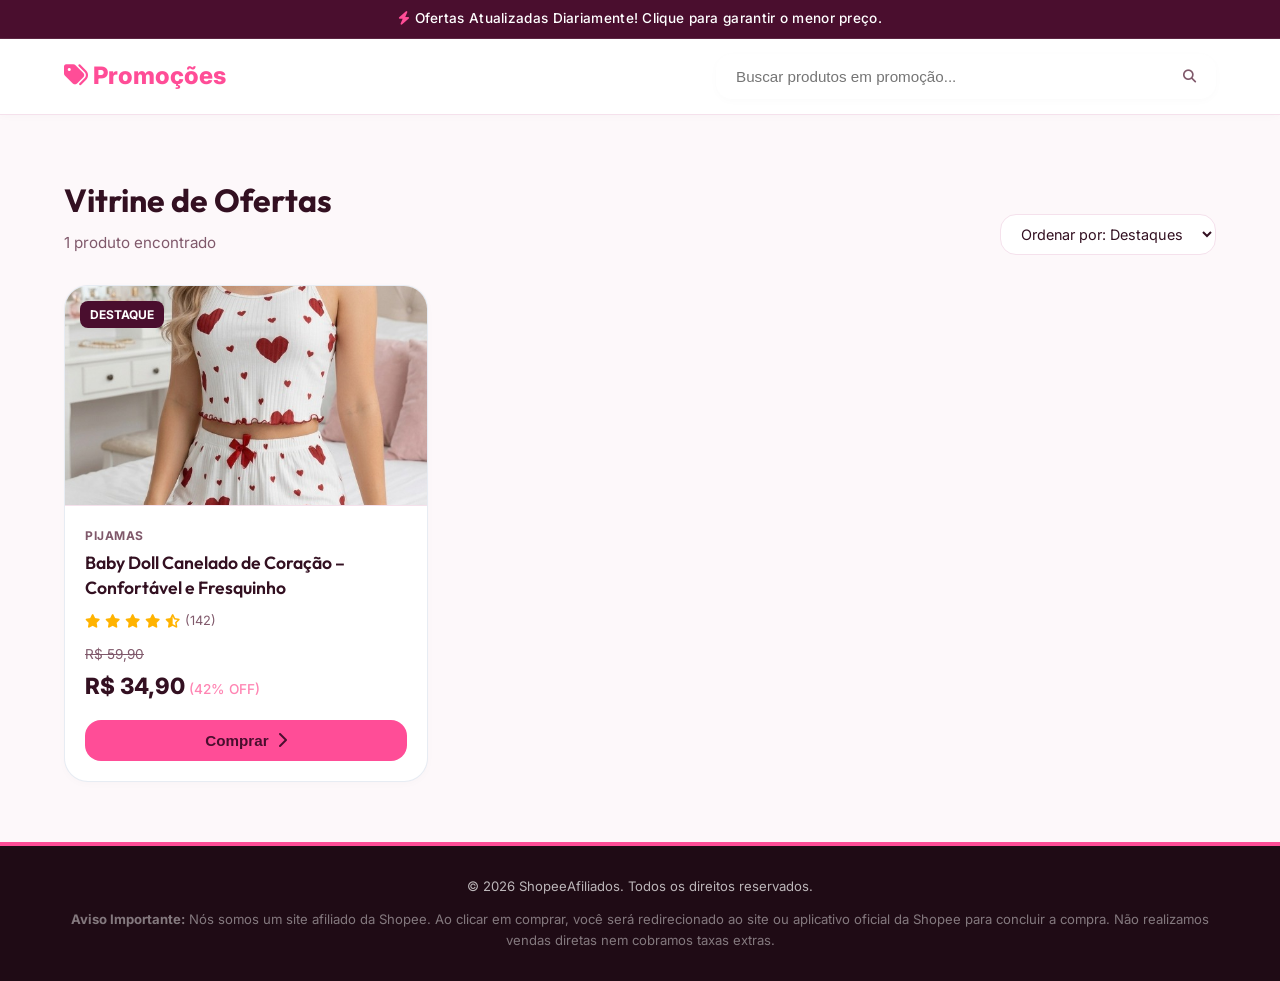
==== index.html @ 96b82ce1 "Update store for Shopee affiliate and single Baby Doll product" ====
<!DOCTYPE html>
<html lang="pt-BR">
<head>
    <meta charset="UTF-8">
    <meta name="viewport" content="width=device-width, initial-scale=1.0">
    <title>Ofertas Especiais - Achados do Mercado Livre</title>
    <meta name="description" content="Encontre os melhores produtos em promoção no Mercado Livre. Curadoria exclusiva com descontos imperdíveis e frete grátis!">
    <!-- Google Fonts: Outfit e Inter -->
    <link rel="preconnect" href="https://fonts.googleapis.com">
    <link rel="preconnect" href="https://fonts.gstatic.com" crossorigin>
    <link href="https://fonts.googleapis.com/css2?family=Inter:wght@300;400;500;600;700&family=Outfit:wght@400;500;600;700;800&display=swap" rel="stylesheet">
    <!-- FontAwesome for Premium Icons -->
    <link rel="stylesheet" href="https://cdnjs.cloudflare.com/ajax/libs/font-awesome/6.4.0/css/all.min.css">
    <link rel="stylesheet" href="style.css?v=1.0.9">
</head>
<body>
    <!-- Top Alert Bar -->
    <div class="top-bar">
        <p><i class="fa-solid fa-bolt"></i> Ofertas Atualizadas Diariamente! Clique para garantir o menor preço.</p>
    </div>

    <!-- Header Navigation -->
    <header class="header">
        <div class="header-container">
            <a href="#" class="logo" id="store-logo">
                <span class="logo-accent"><i class="fa-solid fa-tags"></i> Promoções</span>
            </a>
            
            <div class="search-box">
                <input type="text" id="search-input" placeholder="Buscar produtos em promoção..." autocomplete="off">
                <button type="button" id="search-button" aria-label="Buscar"><i class="fa-solid fa-magnifying-glass"></i></button>
            </div>
        </div>
    </header>





    <!-- Main Catalog Section -->
    <main class="catalog-section" id="catalogo">
        <div class="catalog-header">
            <div class="catalog-title">
                <h2>Vitrine de Ofertas</h2>
                <p id="results-count">Carregando ofertas...</p>
            </div>
            <!-- Quick filters sorting -->
            <div class="catalog-filters">
                <select id="sort-select" aria-label="Ordenar produtos">
                    <option value="default">Ordenar por: Destaques</option>
                    <option value="price-asc">Menor Preço</option>
                    <option value="price-desc">Maior Preço</option>
                    <option value="discount">Maior Desconto</option>
                </select>
            </div>
        </div>

        <!-- Product Grid -->
        <div class="product-grid" id="product-grid">
            <!-- Dynamically populated via JS -->
            <div class="loading-spinner">
                <i class="fa-solid fa-circle-notch fa-spin"></i> Buscando ofertas...
            </div>
        </div>
        
        <!-- Empty State (No results) -->
        <div class="empty-state" id="empty-state" style="display: none;">
            <i class="fa-solid fa-box-open"></i>
            <h3>Nenhum produto encontrado</h3>
            <p>Tente buscar por outro termo ou mude a categoria selecionada.</p>
            <button class="btn btn-primary" id="clear-search">Ver todos os produtos</button>
        </div>
    </main>

    <!-- Footer -->
    <footer class="footer">
        <div class="footer-bottom">
            <p>&copy; 2026 ShopeeAfiliados. Todos os direitos reservados.</p>
            <p class="disclaimer"><strong>Aviso Importante:</strong> Nós somos um site afiliado da Shopee. Ao clicar em comprar, você será redirecionado ao site ou aplicativo oficial da Shopee para concluir a compra. Não realizamos vendas diretas nem cobramos taxas extras.</p>
        </div>
    </footer>

    <!-- Script file -->
    <script src="catalog.js?v=1.0.9" defer></script>
    <script src="app.js?v=1.0.9" defer></script>
</body>
</html>
---- style.css ----
/* ==========================================
   SISTEMA DE DESIGN & VARIÁVEIS (PREMIUM)
   ========================================== */
:root {
    /* Cores do Branding (Paleta Pink & White Premium) */
    --color-primary: #FF4D97;        /* Rosa vibrante principal */
    --color-primary-hover: #E6307B;  /* Rosa médio em hover */
    --color-secondary: #4A0E2E;      /* Vinho/ameixa escuro elegante */
    --color-accent: #FF85B3;         /* Rosa claro de destaque */
    
    /* Cores Neutras */
    --color-bg-body: #FDF8FA;        /* Fundo branco rosado suave */
    --color-bg-card: #FFFFFF;
    --color-text-main: #331021;      /* Tom de ameixa profundo para legibilidade de elite */
    --color-text-muted: #80596B;     /* Ameixa acinzentado */
    --color-border: #F5E1EC;         /* Borda rosa claro suave */
    
    /* Gradientes Modernos */
    --gradient-hero: linear-gradient(135deg, #FF4D97 0%, #A31E56 100%);
    --gradient-accent: linear-gradient(135deg, #FF85B3 0%, #FF4D97 100%);
    --gradient-success: linear-gradient(135deg, #00C853 0%, #009624 100%);
    
    /* Efeitos & Sombras (Soft Shadows com tonalidade rosa sutil) */
    --shadow-sm: 0 2px 8px rgba(74, 14, 46, 0.02);
    --shadow-md: 0 10px 20px rgba(74, 14, 46, 0.04), 0 2px 6px rgba(0, 0, 0, 0.01);
    --shadow-lg: 0 20px 40px rgba(74, 14, 46, 0.06), 0 4px 12px rgba(0, 0, 0, 0.02);
    --shadow-card-hover: 0 30px 60px rgba(255, 77, 151, 0.12), 0 10px 20px rgba(74, 14, 46, 0.05);
    
    /* Raio de Borda (Corners) */
    --radius-sm: 8px;
    --radius-md: 16px;
    --radius-lg: 24px;
    --radius-full: 9999px;
    
    /* Transições */
    --transition-fast: 0.2s cubic-bezier(0.16, 1, 0.3, 1);
    --transition-normal: 0.3s cubic-bezier(0.16, 1, 0.3, 1);
}

/* ==========================================
   RESET & SETUP BASE
   ========================================== */
* {
    margin: 0;
    padding: 0;
    box-sizing: border-box;
    scroll-behavior: smooth;
}

body {
    font-family: 'Inter', sans-serif;
    background-color: var(--color-bg-body);
    color: var(--color-text-main);
    line-height: 1.6;
    overflow-x: hidden;
}

h1, h2, h3, h4, h5, h6 {
    font-family: 'Outfit', sans-serif;
    font-weight: 700;
    color: var(--color-text-main);
}

a {
    text-decoration: none;
    color: inherit;
    transition: var(--transition-fast);
}

/* ==========================================
   COMPONENTES GERAIS (BOTÕES & BADGES)
   ========================================== */
.btn {
    display: inline-flex;
    align-items: center;
    justify-content: center;
    gap: 10px;
    padding: 12px 24px;
    font-size: 0.95rem;
    font-weight: 600;
    border-radius: var(--radius-md);
    border: none;
    cursor: pointer;
    transition: var(--transition-normal);
}

.btn-primary {
    background: var(--gradient-accent);
    color: #0f0f1b;
    box-shadow: 0 4px 14px rgba(255, 219, 21, 0.4);
}

.btn-primary:hover {
    transform: translateY(-2px);
    box-shadow: 0 6px 20px rgba(255, 219, 21, 0.6);
}

.btn-secondary {
    background-color: var(--color-primary);
    color: var(--color-secondary);
    font-weight: 700;
}

.btn-secondary:hover {
    background-color: var(--color-primary-hover);
    transform: translateY(-2px);
}

.btn-outline {
    background-color: transparent;
    color: #FFFFFF;
    border: 1px solid rgba(255, 255, 255, 0.3);
}

.btn-outline:hover {
    background-color: rgba(255, 255, 255, 0.1);
    border-color: #FFFFFF;
}

.badge {
    display: inline-flex;
    align-items: center;
    gap: 6px;
    background-color: rgba(255, 219, 21, 0.15);
    color: var(--color-primary);
    padding: 6px 14px;
    border-radius: var(--radius-full);
    font-size: 0.8rem;
    font-weight: 600;
    text-transform: uppercase;
    letter-spacing: 0.5px;
    width: fit-content;
}

/* ==========================================
   BARRA SUPERIOR & HEADER
   ========================================== */
.top-bar {
    background-color: var(--color-secondary);
    color: #FFFFFF;
    text-align: center;
    padding: 8px 20px;
    font-size: 0.85rem;
    font-weight: 500;
    letter-spacing: 0.3px;
    border-bottom: 1px solid rgba(255, 255, 255, 0.1);
}

.top-bar i {
    color: var(--color-primary);
}

.header {
    background-color: #FFFFFF;
    position: sticky;
    top: 0;
    z-index: 100;
    box-shadow: var(--shadow-sm);
    border-bottom: 1px solid var(--color-border);
    padding: 15px 0;
}

.header-container {
    width: 90%;
    max-width: 1200px;
    margin: 0 auto;
    display: flex;
    align-items: center;
    justify-content: space-between;
    gap: 20px;
}

.logo {
    font-size: 1.5rem;
    font-weight: 800;
    color: var(--color-primary);
    display: flex;
    align-items: center;
    gap: 8px;
}

.logo-accent {
    font-weight: 800;
    color: var(--color-primary);
}

.search-box {
    flex: 1;
    max-width: 500px;
    display: flex;
    background-color: #FFFFFF;
    border-radius: var(--radius-md);
    padding: 4px;
    box-shadow: var(--shadow-sm);
    transition: var(--transition-normal);
}

.search-box:focus-within {
    border-color: var(--color-primary);
    box-shadow: 0 0 0 3px rgba(255, 77, 151, 0.2);
}

.search-box input {
    flex: 1;
    border: none;
    outline: none;
    padding: 10px 16px;
    font-size: 0.95rem;
    border-radius: var(--radius-md) 0 0 var(--radius-md);
}

.search-box button {
    background-color: transparent;
    border: none;
    padding: 0 16px;
    color: var(--color-text-muted);
    cursor: pointer;
    transition: var(--transition-fast);
}

.search-box button:hover {
    color: var(--color-secondary);
}

/* ==========================================
   HERO / BANNER SECTION
   ========================================== */
.hero {
    background: var(--gradient-hero);
    color: #FFFFFF;
    padding: 80px 0;
    position: relative;
    overflow: hidden;
}

.hero-container {
    width: 90%;
    max-width: 1200px;
    margin: 0 auto;
    display: grid;
    grid-template-columns: 1.2fr 0.8fr;
    align-items: center;
    gap: 50px;
}

.hero-content {
    display: flex;
    flex-direction: column;
    gap: 20px;
    position: relative;
    z-index: 2;
}

.hero-content h1 {
    color: #FFFFFF;
    font-size: 3rem;
    line-height: 1.15;
}

.hero-content p {
    font-size: 1.1rem;
    color: rgba(255, 255, 255, 0.8);
    max-width: 550px;
}

.hero-buttons {
    display: flex;
    gap: 15px;
    margin-top: 10px;
}

.hero-visual {
    position: relative;
    height: 350px;
    display: flex;
    align-items: center;
    justify-content: center;
}

.hero-circle {
    position: absolute;
    width: 280px;
    height: 280px;
    background: radial-gradient(circle, rgba(255,219,21,0.2) 0%, rgba(255,219,21,0) 70%);
    border-radius: 50%;
    animation: pulse 4s infinite alternate;
}

.floating-card {
    position: absolute;
    background: rgba(255, 255, 255, 0.08);
    backdrop-filter: blur(16px);
    -webkit-backdrop-filter: blur(16px);
    border: 1px solid rgba(255, 255, 255, 0.15);
    border-radius: var(--radius-md);
    padding: 16px 24px;
    display: flex;
    align-items: center;
    gap: 16px;
    box-shadow: var(--shadow-lg);
    animation: float 6s ease-in-out infinite;
}

.floating-card i {
    font-size: 1.8rem;
    color: var(--color-primary);
}

.floating-card h4 {
    color: #FFFFFF;
    font-size: 1rem;
    margin-bottom: 2px;
}

.floating-card p {
    font-size: 0.85rem;
    color: rgba(255, 255, 255, 0.7);
}

.card-1 {
    top: 20%;
    left: 10%;
    animation-delay: 0s;
}

.card-2 {
    bottom: 20%;
    right: 10%;
    animation-delay: 3s;
}

/* ==========================================
   BARRA DE CATEGORIAS
   ========================================== */
.categories-bar {
    background-color: #FFFFFF;
    box-shadow: var(--shadow-sm);
    padding: 15px 0;
    position: sticky;
    top: 75px; /* Ajuste para o header sticky */
    z-index: 99;
}

.categories-container {
    width: 90%;
    max-width: 1200px;
    margin: 0 auto;
    display: flex;
    gap: 12px;
    overflow-x: auto;
    padding-bottom: 4px;
}

/* Esconder barra de rolagem */
.categories-container::-webkit-scrollbar {
    display: none;
}
.categories-container {
    -ms-overflow-style: none;
    scrollbar-width: none;
}

.category-btn {
    display: inline-flex;
    align-items: center;
    gap: 8px;
    padding: 10px 20px;
    background-color: var(--color-bg-body);
    border: 1px solid var(--color-border);
    border-radius: var(--radius-full);
    font-family: 'Inter', sans-serif;
    font-size: 0.9rem;
    font-weight: 600;
    color: var(--color-text-muted);
    cursor: pointer;
    white-space: nowrap;
    transition: var(--transition-normal);
}

.category-btn:hover {
    background-color: var(--color-border);
    color: var(--color-text-main);
}

.category-btn.active {
    background-color: var(--color-secondary);
    color: #FFFFFF;
    border-color: var(--color-secondary);
}

/* ==========================================
   CATÁLOGO DE PRODUTOS (MAIN)
   ========================================== */
.catalog-section {
    width: 90%;
    max-width: 1200px;
    margin: 60px auto;
}

.catalog-header {
    display: flex;
    justify-content: space-between;
    align-items: flex-end;
    margin-bottom: 30px;
}

.catalog-title h2 {
    font-size: 2rem;
    margin-bottom: 5px;
}

.catalog-title p {
    color: var(--color-text-muted);
    font-size: 0.95rem;
}

.catalog-filters select {
    padding: 10px 16px;
    border-radius: var(--radius-md);
    border: 1px solid var(--color-border);
    background-color: #FFFFFF;
    font-family: 'Inter', sans-serif;
    font-size: 0.9rem;
    color: var(--color-text-main);
    outline: none;
    cursor: pointer;
    transition: var(--transition-fast);
}

.catalog-filters select:hover {
    border-color: var(--color-text-muted);
}

/* Grid e Cards de Produtos */
.product-grid {
    display: grid;
    grid-template-columns: repeat(auto-fill, minmax(280px, 1fr));
    gap: 30px;
    min-height: 300px;
}

.loading-spinner {
    grid-column: 1 / -1;
    display: flex;
    flex-direction: column;
    align-items: center;
    justify-content: center;
    gap: 15px;
    font-size: 1.2rem;
    color: var(--color-text-muted);
    padding: 80px 0;
}

.product-card {
    background-color: var(--color-bg-card);
    border-radius: var(--radius-lg);
    border: 1px solid rgba(226, 232, 240, 0.8);
    overflow: hidden;
    display: flex;
    flex-direction: column;
    transition: var(--transition-normal);
    box-shadow: var(--shadow-sm);
    position: relative;
}

.product-card:hover {
    transform: translateY(-8px);
    box-shadow: var(--shadow-card-hover);
    border-color: rgba(255, 77, 151, 0.25);
}

.product-image-container {
    width: 100%;
    height: 220px;
    background-color: #F8FAFC;
    position: relative;
    display: flex;
    align-items: center;
    justify-content: center;
    overflow: hidden;
    border-bottom: 1px solid var(--color-border);
}

/* Representação das imagens de esboço com ícone e gradiente */
.product-placeholder-img {
    width: 100%;
    height: 100%;
    background: linear-gradient(135deg, #EEF2F6 0%, #E2E8F0 100%);
    display: flex;
    align-items: center;
    justify-content: center;
    transition: var(--transition-normal);
}

.product-placeholder-img i {
    font-size: 3.5rem;
    color: var(--color-text-muted);
    opacity: 0.6;
    transition: var(--transition-normal);
}

.product-card:hover .product-placeholder-img i {
    transform: scale(1.1) rotate(5deg);
    color: var(--color-secondary);
    opacity: 0.85;
}

.product-tag {
    position: absolute;
    top: 15px;
    left: 15px;
    background-color: var(--color-secondary);
    color: #FFFFFF;
    padding: 4px 10px;
    border-radius: var(--radius-sm);
    font-size: 0.75rem;
    font-weight: 700;
    text-transform: uppercase;
    z-index: 2;
}

.product-tag.free-shipping {
    background: var(--gradient-success);
}

.product-info {
    padding: 20px;
    display: flex;
    flex-direction: column;
    flex: 1;
}

.product-category {
    font-size: 0.75rem;
    text-transform: uppercase;
    font-weight: 700;
    color: var(--color-text-muted);
    letter-spacing: 0.5px;
    margin-bottom: 6px;
}

.product-title {
    font-size: 1.1rem;
    font-weight: 600;
    line-height: 1.4;
    margin-bottom: 12px;
    color: var(--color-text-main);
    display: -webkit-box;
    -webkit-line-clamp: 2;
    -webkit-box-orient: vertical;
    overflow: hidden;
    height: 48px; /* Altura constante para alinhar os cards */
}

/* Avaliações em estrelas */
.product-rating {
    display: flex;
    align-items: center;
    gap: 5px;
    margin-bottom: 12px;
    font-size: 0.85rem;
    color: #FFB300;
}

.product-rating span {
    color: var(--color-text-muted);
    font-size: 0.8rem;
}

/* Preço */
.product-price-box {
    margin-top: auto;
    margin-bottom: 16px;
}

.product-old-price {
    font-size: 0.85rem;
    color: var(--color-text-muted);
    text-decoration: line-through;
    margin-bottom: 2px;
}

.product-new-price {
    font-size: 1.4rem;
    font-weight: 800;
    color: var(--color-text-main);
    display: flex;
    align-items: baseline;
    gap: 4px;
}

.product-new-price span {
    font-size: 0.85rem;
    font-weight: 500;
    color: var(--color-accent);
}

/* Botão de afiliação Mercado Livre */
.product-action-btn {
    display: flex;
    align-items: center;
    justify-content: center;
    gap: 8px;
    width: 100%;
    padding: 12px;
    background-color: var(--color-primary);
    color: var(--color-secondary);
    font-weight: 700;
    font-size: 0.95rem;
    border: none;
    border-radius: var(--radius-md);
    cursor: pointer;
    transition: var(--transition-normal);
}

.product-action-btn i {
    font-size: 1rem;
}

.product-card:hover .product-action-btn {
    background-color: var(--color-secondary);
    color: #FFFFFF;
}

/* ==========================================
   ESTADO VAZIO / SEM RESULTADOS
   ========================================== */
.empty-state {
    text-align: center;
    padding: 60px 20px;
    display: flex;
    flex-direction: column;
    align-items: center;
    gap: 15px;
}

.empty-state i {
    font-size: 4rem;
    color: var(--color-text-muted);
    opacity: 0.5;
}

.empty-state h3 {
    font-size: 1.4rem;
}

.empty-state p {
    color: var(--color-text-muted);
    max-width: 400px;
    margin-bottom: 10px;
}



/* ==========================================
   FOOTER (RODAPÉ)
   ========================================== */
.footer {
    background-color: #1F0B15;
    color: rgba(255, 255, 255, 0.7);
    padding: 30px 0;
    border-top: 4px solid var(--color-primary);
}

.footer-bottom {
    width: 90%;
    max-width: 1200px;
    margin: 0 auto;
    font-size: 0.82rem;
    display: flex;
    flex-direction: column;
    gap: 12px;
    text-align: center;
}

.disclaimer {
    color: rgba(255, 255, 255, 0.45);
    line-height: 1.6;
}

/* ==========================================
   RESPONSIVIDADE (MEDIA QUERIES)
   ========================================== */
@media (max-width: 992px) {
    .hero-container {
        grid-template-columns: 1fr;
        text-align: center;
    }
    
    .hero-content {
        align-items: center;
    }
    
    .hero-content p {
        margin: 0 auto;
    }
    
    .hero-visual {
        display: none; /* Oculta em tablets/mobile para limpar visual */
    }
}

@media (max-width: 768px) {
    .header-container {
        flex-direction: column;
        gap: 15px;
    }
    
    .search-box {
        width: 100%;
        max-width: 100%;
    }
    
    .header-actions {
        width: 100%;
    }
    
    .header-actions .btn {
        width: 100%;
    }
    
    .hero-content h1 {
        font-size: 2.2rem;
    }
    
    .catalog-header {
        flex-direction: column;
        align-items: stretch;
        gap: 15px;
    }
    
    .footer-container {
        grid-template-columns: 1fr;
    }
}

/* ==========================================
   ANIMAÇÕES DE ENQUADRAMENTO (KEYFRAMES)
   ========================================== */
@keyframes float {
    0%, 100% {
        transform: translateY(0);
    }
    50% {
        transform: translateY(-12px);
    }
}

@keyframes pulse {
    0% {
        transform: scale(0.95);
        opacity: 0.5;
    }
    100% {
        transform: scale(1.05);
        opacity: 0.8;
    }
}

/* ==========================================
   ESTILO MOBILE DEDICADO (2 COLUNAS DE CARD)
   ========================================== */
@media (max-width: 600px) {
    .product-grid {
        grid-template-columns: 1fr 1fr !important;
        gap: 10px !important;
    }
    
    .product-card {
        border-radius: var(--radius-md) !important;
    }
    
    .product-image-container {
        height: 120px !important;
    }
    
    .product-placeholder-img i {
        font-size: 2.2rem !important;
    }
    
    .product-tag {
        top: 6px !important;
        left: 6px !important;
        padding: 2px 6px !important;
        font-size: 0.6rem !important;
    }
    
    .product-info {
        padding: 10px !important;
    }
    
    .product-category {
        font-size: 0.6rem !important;
        margin-bottom: 2px !important;
    }
    
    .product-title {
        font-size: 0.8rem !important;
        height: 32px !important;
        line-height: 1.2 !important;
        margin-bottom: 6px !important;
    }
    
    .product-rating {
        font-size: 0.7rem !important;
        margin-bottom: 6px !important;
        gap: 2px !important;
    }
    
    .product-rating span {
        display: none !important; /* Esconder a quantidade de avaliações no mobile para ganhar espaço */
    }
    
    .product-price-box {
        margin-bottom: 8px !important;
    }
    
    .product-old-price {
        font-size: 0.65rem !important;
    }
    
    .product-new-price {
        font-size: 1.05rem !important;
        flex-wrap: wrap;
        gap: 2px;
    }
    
    .product-new-price span {
        font-size: 0.65rem !important;
    }
    
    .product-action-btn {
        padding: 8px !important;
        font-size: 0.75rem !important;
        border-radius: var(--radius-sm) !important;
    }
    
    /* Ajustes gerais de layout mobile */
    .catalog-section {
        margin: 20px auto !important;
    }
    
    .catalog-title h2 {
        font-size: 1.5rem !important;
    }
}

/* ==========================================
   PÁGINA DE DETALHES DO PRODUTO (STYLES)
   ========================================== */
.back-link {
    display: inline-flex;
    align-items: center;
    gap: 6px;
    font-size: 0.95rem;
    font-weight: 600;
    color: var(--color-text-muted);
    transition: var(--transition-fast);
    padding: 8px 14px;
    border-radius: var(--radius-sm);
}

.back-link:hover {
    color: var(--color-primary);
    background-color: rgba(255, 77, 151, 0.05);
}

.product-detail-container {
    width: 90%;
    max-width: 1000px;
    margin: 40px auto;
}

.product-detail-layout {
    display: grid;
    grid-template-columns: 1.1fr 0.9fr;
    gap: 40px;
    background-color: var(--color-bg-card);
    border: 1px solid var(--color-border);
    border-radius: var(--radius-lg);
    padding: 40px;
    box-shadow: var(--shadow-sm);
}

/* Galeria de imagens */
.product-gallery {
    display: flex;
    flex-direction: column;
    gap: 15px;
}

.main-image-box {
    width: 100%;
    height: 380px;
    background: linear-gradient(135deg, #FDF8FA 0%, #F5E1EC 100%);
    border: 1px solid var(--color-border);
    border-radius: var(--radius-md);
    display: flex;
    align-items: center;
    justify-content: center;
    position: relative;
    overflow: hidden;
}

.main-image-box i {
    font-size: 6rem;
    color: var(--color-primary);
    transition: all 0.25s ease-out;
}

.gallery-thumbs {
    display: flex;
    gap: 10px;
    overflow-x: auto;
    padding-bottom: 5px;
}

.thumb-btn {
    width: 70px;
    height: 70px;
    border-radius: var(--radius-sm);
    border: 1px solid var(--color-border);
    background-color: #FFFFFF;
    display: flex;
    align-items: center;
    justify-content: center;
    cursor: pointer;
    transition: var(--transition-fast);
    outline: none;
}

.thumb-btn i {
    font-size: 1.5rem;
    color: var(--color-text-muted);
}

.thumb-btn:hover {
    border-color: var(--color-primary);
}

.thumb-btn.active {
    border-color: var(--color-primary);
    background-color: #FFF0F6;
}

.thumb-btn.active i {
    color: var(--color-primary);
}

/* Informações do Produto */
.product-main-info {
    display: flex;
    flex-direction: column;
    gap: 18px;
}

.detail-title {
    font-size: 1.8rem;
    font-weight: 700;
    line-height: 1.3;
    color: var(--color-text-main);
}

.detail-rating {
    display: flex;
    align-items: center;
    gap: 10px;
    font-size: 0.9rem;
}

.detail-rating .stars {
    color: #FFB300;
    display: flex;
    gap: 3px;
}

.detail-rating .rating-count {
    color: var(--color-text-muted);
}

.detail-price-box {
    background-color: #FFF5F9;
    border-radius: var(--radius-md);
    padding: 15px 20px;
    border-left: 4px solid var(--color-primary);
}

.detail-old-price {
    font-size: 0.9rem;
    color: var(--color-text-muted);
    text-decoration: line-through;
    margin-bottom: 2px;
}

.detail-new-price {
    font-size: 2rem;
    font-weight: 800;
    color: var(--color-text-main);
    display: flex;
    align-items: center;
    gap: 10px;
}

.detail-new-price .discount-badge {
    font-size: 0.85rem;
    font-weight: 600;
    background-color: var(--color-primary);
    color: #FFFFFF;
    padding: 3px 8px;
    border-radius: var(--radius-sm);
}

/* Botão de Compra no ML */
.detail-buy-btn {
    width: 100%;
    padding: 16px 24px;
    font-size: 1.15rem;
    font-weight: 700;
    color: #FFFFFF;
    background: var(--gradient-accent);
    border: none;
    border-radius: var(--radius-md);
    cursor: pointer;
    box-shadow: 0 6px 20px rgba(255, 77, 151, 0.35);
    display: inline-flex;
    align-items: center;
    justify-content: center;
    gap: 10px;
    transition: var(--transition-normal);
}

.detail-buy-btn:hover {
    transform: translateY(-3px);
    box-shadow: 0 10px 25px rgba(255, 77, 151, 0.5);
}

/* Descrição */
.detail-description {
    margin-top: 10px;
    border-top: 1px solid var(--color-border);
    padding-top: 20px;
}

.detail-description h3 {
    font-size: 1.1rem;
    margin-bottom: 10px;
    color: var(--color-text-main);
}

.detail-description p {
    font-size: 0.95rem;
    color: var(--color-text-muted);
    line-height: 1.6;
}

/* Ficha Técnica */
.detail-specs {
    margin-top: 40px;
    background-color: var(--color-bg-card);
    border: 1px solid var(--color-border);
    border-radius: var(--radius-lg);
    padding: 40px;
    box-shadow: var(--shadow-sm);
}

.detail-specs h3 {
    font-size: 1.3rem;
    margin-bottom: 20px;
    border-bottom: 2px solid var(--color-border);
    padding-bottom: 10px;
    color: var(--color-text-main);
}

.specs-table {
    width: 100%;
    border-collapse: collapse;
    font-size: 0.95rem;
}

.specs-table th, .specs-table td {
    padding: 12px 16px;
    text-align: left;
    border-bottom: 1px solid var(--color-border);
}

.specs-table th {
    width: 30%;
    font-weight: 600;
    color: var(--color-text-main);
    background-color: #FFF5F9;
}

.specs-table td {
    color: var(--color-text-muted);
}

.specs-table tr:last-child th, .specs-table tr:last-child td {
    border-bottom: none;
}

/* ==========================================
   RESPONSIVIDADE DA DETALHES (MOBILE)
   ========================================== */
@media (max-width: 768px) {
    .product-detail-container {
        margin: 20px auto;
    }
    
    .product-detail-layout {
        grid-template-columns: 1fr;
        padding: 20px;
        gap: 25px;
    }
    
    .main-image-box {
        height: 250px;
    }
    
    .main-image-box i {
        font-size: 4rem;
    }
    
    .thumb-btn {
        width: 55px;
        height: 55px;
    }
    
    .thumb-btn i {
        font-size: 1.25rem;
    }
    
    .detail-title {
        font-size: 1.35rem;
    }
    
    .detail-price-box {
        padding: 10px 15px;
    }
    
    .detail-new-price {
        font-size: 1.6rem;
    }
    
    .detail-buy-btn {
        padding: 14px 20px;
        font-size: 1rem;
    }
    
    .detail-specs {
        margin-top: 20px;
        padding: 20px;
    }
    
    .specs-table {
        font-size: 0.85rem;
    }
    
    .specs-table th {
        width: 40%;
        padding: 8px 10px;
    }
    
    .specs-table td {
        padding: 8px 10px;
    }
}

/* ==========================================
   SUPORTE A IMAGENS DO PRODUTO (REAL IMAGES)
   ========================================== */
.product-real-img {
    width: 100%;
    height: 100%;
    object-fit: cover;
    transition: var(--transition-normal);
}

.product-card:hover .product-real-img {
    transform: scale(1.05);
}

.product-detail-real-img {
    max-width: 100%;
    max-height: 100%;
    object-fit: contain;
    border-radius: var(--radius-md);
}
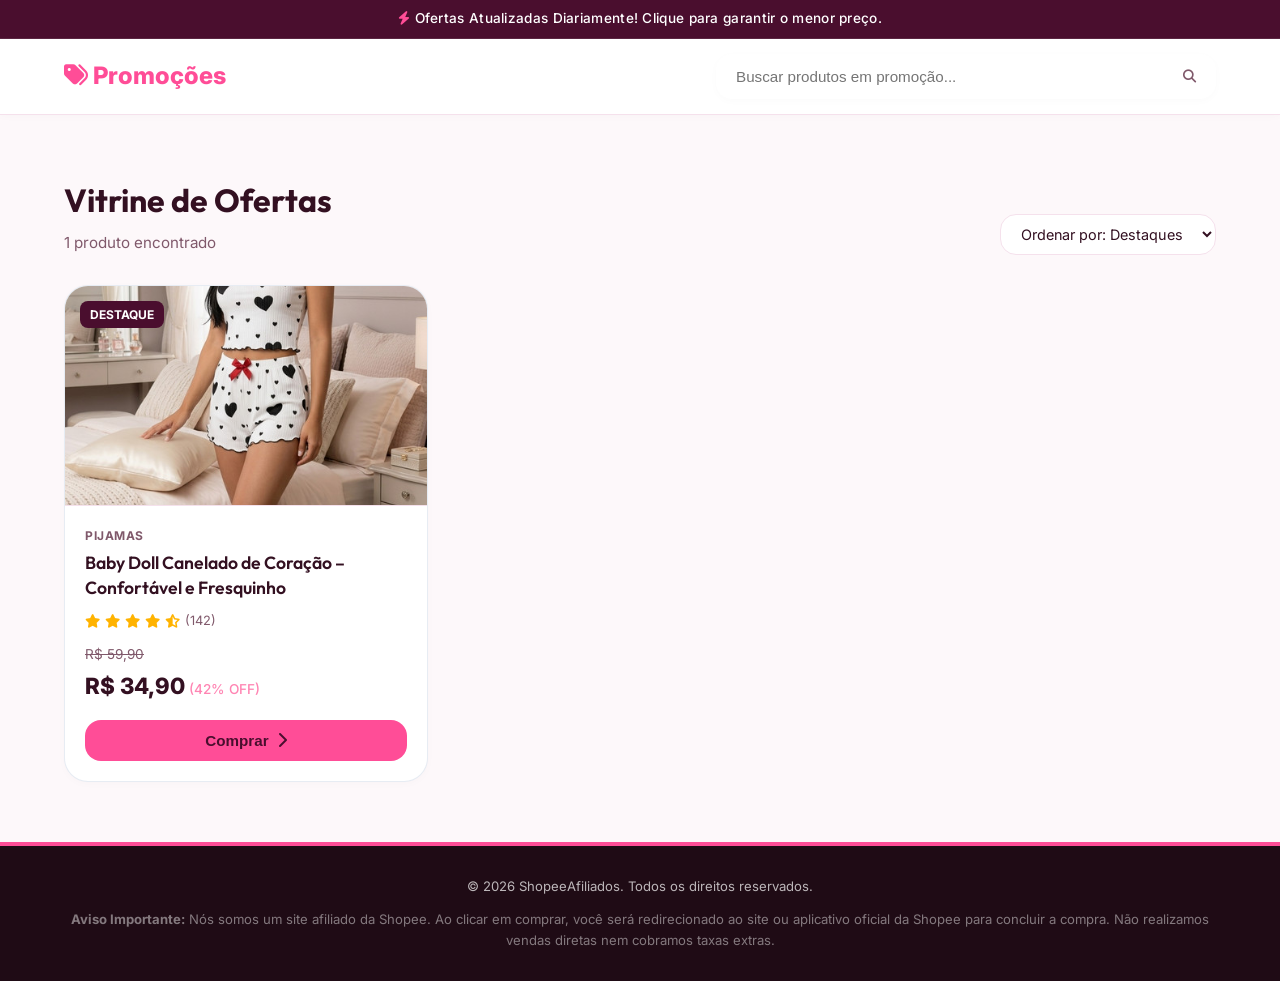
==== commit b3a07460: "feat: adiciona pagina do canal do whatsapp e carrossel de fotos dos produtos" ====
--- a/index.html
+++ b/index.html
@@ -11,7 +11,7 @@
     <link href="https://fonts.googleapis.com/css2?family=Inter:wght@300;400;500;600;700&family=Outfit:wght@400;500;600;700;800&display=swap" rel="stylesheet">
     <!-- FontAwesome for Premium Icons -->
     <link rel="stylesheet" href="https://cdnjs.cloudflare.com/ajax/libs/font-awesome/6.4.0/css/all.min.css">
-    <link rel="stylesheet" href="style.css?v=1.0.9">
+    <link rel="stylesheet" href="style.css?v=1.1.2">
 </head>
 <body>
     <!-- Top Alert Bar -->
@@ -81,7 +81,7 @@
     </footer>
 
     <!-- Script file -->
-    <script src="catalog.js?v=1.0.9" defer></script>
-    <script src="app.js?v=1.0.9" defer></script>
+    <script src="catalog.js?v=1.1.2" defer></script>
+    <script src="app.js?v=1.1.2" defer></script>
 </body>
 </html>
--- a/style.css
+++ b/style.css
@@ -902,7 +902,7 @@
     overflow: hidden;
 }
 
-.main-image-box i {
+.main-image-box > i {
     font-size: 6rem;
     color: var(--color-primary);
     transition: all 0.25s ease-out;
@@ -1116,7 +1116,7 @@
         height: 250px;
     }
     
-    .main-image-box i {
+    .main-image-box > i {
         font-size: 4rem;
     }
     
@@ -1186,4 +1186,87 @@
     border-radius: var(--radius-md);
 }
 
-
+/* ==========================================
+   CARROSSEL DE IMAGENS DO PRODUTO (CONTROLS)
+   ========================================== */
+.nav-arrow-btn {
+    position: absolute;
+    top: 50%;
+    transform: translateY(-50%);
+    width: 36px;
+    height: 36px;
+    border-radius: 50%;
+    background-color: rgba(255, 255, 255, 0.75);
+    border: 1px solid rgba(0, 0, 0, 0.04);
+    display: flex;
+    align-items: center;
+    justify-content: center;
+    cursor: pointer;
+    z-index: 10;
+    color: var(--color-primary);
+    font-size: 0.9rem;
+    box-shadow: 0 4px 10px rgba(0, 0, 0, 0.08);
+    transition: var(--transition-fast);
+}
+
+.nav-arrow-btn i {
+    font-size: 1rem;
+    color: var(--color-primary);
+    display: block;
+}
+
+.nav-arrow-btn:hover {
+    background-color: #FFFFFF;
+    color: var(--color-primary);
+    transform: translateY(-50%) scale(1.06);
+}
+
+.nav-arrow-btn.prev {
+    left: 12px;
+}
+
+.nav-arrow-btn.next {
+    right: 12px;
+}
+
+/* Dots Indicators */
+.carousel-indicators {
+    position: absolute;
+    bottom: 12px;
+    left: 50%;
+    transform: translateX(-50%);
+    display: flex;
+    gap: 6px;
+    z-index: 10;
+}
+
+.indicator-dot {
+    width: 6px;
+    height: 6px;
+    border-radius: 50%;
+    background-color: rgba(0, 0, 0, 0.15);
+    transition: var(--transition-fast);
+    cursor: pointer;
+}
+
+.indicator-dot.active {
+    width: 14px;
+    border-radius: 3px;
+    background-color: var(--color-primary);
+}
+
+@media (max-width: 600px) {
+    .nav-arrow-btn {
+        width: 30px;
+        height: 30px;
+        font-size: 0.8rem;
+    }
+    .nav-arrow-btn.prev {
+        left: 8px;
+    }
+    .nav-arrow-btn.next {
+        right: 8px;
+    }
+}
+
+
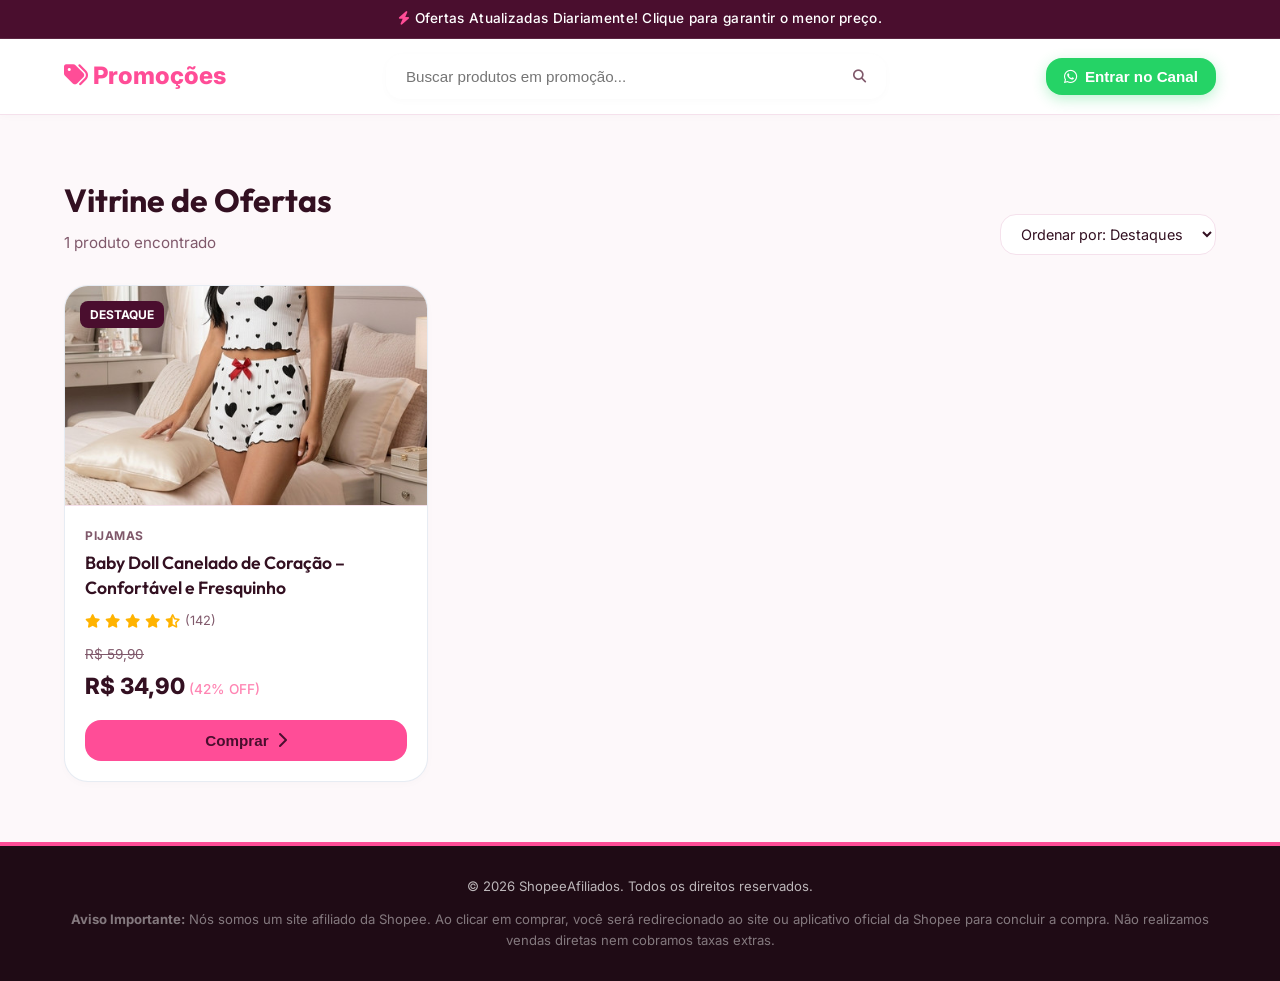
==== commit 1f9a31ec: "fix: move arquivos para a raiz para corrigir 404 na Vercel" ====
--- a/index.html
+++ b/index.html
@@ -30,6 +30,10 @@
                 <input type="text" id="search-input" placeholder="Buscar produtos em promoção..." autocomplete="off">
                 <button type="button" id="search-button" aria-label="Buscar"><i class="fa-solid fa-magnifying-glass"></i></button>
             </div>
+            
+            <button id="btn-whatsapp-channel" class="btn btn-whatsapp-header">
+                <i class="fa-brands fa-whatsapp"></i> Entrar no Canal
+            </button>
         </div>
     </header>
 
@@ -80,6 +84,20 @@
         </div>
     </footer>
 
+    <!-- Modal TikTok -->
+    <div id="tiktok-modal" class="modal-overlay" style="display: none;">
+        <div class="modal-content">
+            <div class="warning-icon"><i class="fa-solid fa-triangle-exclamation"></i></div>
+            <h3>Abra no Navegador</h3>
+            <p style="margin-top: 10px; color: var(--color-text-muted);">Você está no navegador interno do TikTok. Para entrar no canal do WhatsApp, abra este link no navegador externo do seu celular.</p>
+            <div class="modal-steps">
+                <p>1️⃣ Toque no botão de Compartilhar</p>
+                <p>2️⃣ Escolha a opção <b>'Abrir no navegador'</b></p>
+            </div>
+            <button id="close-modal" class="btn btn-primary" style="width: 100%;">Entendi</button>
+        </div>
+    </div>
+
     <!-- Script file -->
     <script src="catalog.js?v=1.1.2" defer></script>
     <script src="app.js?v=1.1.2" defer></script>
--- a/style.css
+++ b/style.css
@@ -1269,4 +1269,71 @@
     }
 }
 
-
+/* ==========================================
+   WHATSAPP & TIKTOK MODAL
+   ========================================== */
+.btn-whatsapp-header {
+    background-color: #25D366;
+    color: #FFF;
+    border: none;
+    box-shadow: 0 4px 14px rgba(37, 211, 102, 0.3);
+    padding: 10px 18px;
+    font-size: 0.95rem;
+    font-weight: 700;
+    border-radius: var(--radius-md);
+    cursor: pointer;
+    display: flex;
+    align-items: center;
+    gap: 8px;
+    transition: var(--transition-normal);
+}
+.btn-whatsapp-header:hover {
+    background-color: #1EBE57;
+    transform: translateY(-2px);
+    box-shadow: 0 6px 20px rgba(37, 211, 102, 0.5);
+    color: #FFF;
+}
+.modal-overlay {
+    position: fixed;
+    top: 0; left: 0; right: 0; bottom: 0;
+    background: rgba(0,0,0,0.6);
+    display: flex;
+    align-items: center;
+    justify-content: center;
+    z-index: 1000;
+    backdrop-filter: blur(4px);
+}
+.modal-content {
+    background: #FFF;
+    padding: 30px;
+    border-radius: var(--radius-md);
+    text-align: center;
+    max-width: 90%;
+    width: 400px;
+    box-shadow: var(--shadow-lg);
+    animation: fadeIn 0.3s ease;
+}
+.modal-content .warning-icon {
+    font-size: 3rem;
+    color: #F59E0B;
+    margin-bottom: 15px;
+}
+.modal-steps {
+    text-align: left;
+    margin: 20px 0;
+    background: #F8FAFC;
+    padding: 15px;
+    border-radius: 8px;
+    font-size: 0.95rem;
+    border: 1px solid var(--color-border);
+}
+.modal-steps p {
+    margin-bottom: 8px;
+}
+.modal-steps p:last-child {
+    margin-bottom: 0;
+}
+@keyframes fadeIn {
+    from { opacity: 0; transform: translateY(10px); }
+    to { opacity: 1; transform: translateY(0); }
+}
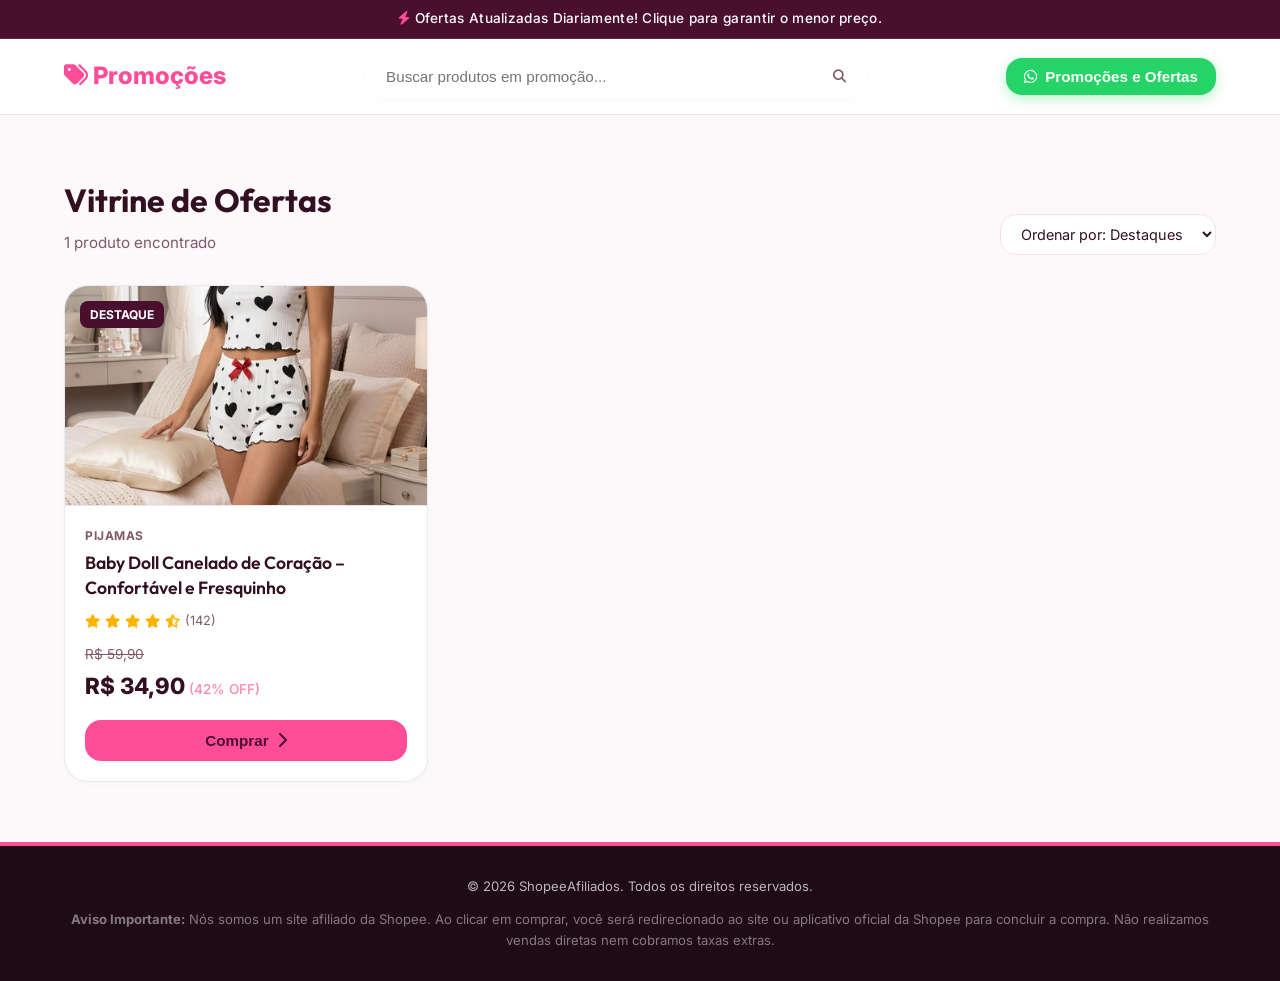
==== commit b8d120e1: "style: atualiza texto do botao do header e adiciona efeito de pulso" ====
--- a/index.html
+++ b/index.html
@@ -32,7 +32,7 @@
             </div>
             
             <button id="btn-whatsapp-channel" class="btn btn-whatsapp-header">
-                <i class="fa-brands fa-whatsapp"></i> Entrar no Canal
+                <i class="fa-brands fa-whatsapp"></i> Promoções e Ofertas
             </button>
         </div>
     </header>
@@ -84,17 +84,46 @@
         </div>
     </footer>
 
-    <!-- Modal TikTok -->
-    <div id="tiktok-modal" class="modal-overlay" style="display: none;">
-        <div class="modal-content">
-            <div class="warning-icon"><i class="fa-solid fa-triangle-exclamation"></i></div>
-            <h3>Abra no Navegador</h3>
-            <p style="margin-top: 10px; color: var(--color-text-muted);">Você está no navegador interno do TikTok. Para entrar no canal do WhatsApp, abra este link no navegador externo do seu celular.</p>
-            <div class="modal-steps">
-                <p>1️⃣ Toque no botão de Compartilhar</p>
-                <p>2️⃣ Escolha a opção <b>'Abrir no navegador'</b></p>
+    <!-- Tela Cheia TikTok -->
+    <div id="tiktok-modal" class="tiktok-fullscreen" style="display: none;">
+        <div class="tiktok-content">
+            
+            <div class="tiktok-pointer-area">
+                <div class="pointer-text">
+                    👆 CLIQUE NOS<br>3 PONTINHOS
+                </div>
+                <div class="pointer-arrow">
+                    <!-- Seta verde apontando para o canto superior direito (onde ficam os 3 pontinhos no TikTok) -->
+                    <svg viewBox="0 0 24 24" fill="none" stroke="#25D366" stroke-width="3" stroke-linecap="round" stroke-linejoin="round">
+                        <line x1="12" y1="19" x2="12" y2="5"></line>
+                        <polyline points="5 12 12 5 19 12"></polyline>
+                    </svg>
+                </div>
             </div>
-            <button id="close-modal" class="btn btn-primary" style="width: 100%;">Entendi</button>
+
+            <div class="warning-circle">
+                <i class="fa-solid fa-triangle-exclamation"></i>
+            </div>
+            
+            <h1 class="tiktok-title">Antes de entrar no grupo do WhatsApp</h1>
+            <p class="tiktok-subtitle">O navegador do TikTok pode impedir a abertura do WhatsApp.</p>
+            
+            <h3 class="tiktok-steps-title">Siga os 3 passos:</h3>
+            
+            <div class="tiktok-steps">
+                <div class="tiktok-step-card">
+                    <div class="step-number">1</div>
+                    <p>Toque nos 3 pontinhos (⋮) no canto superior direito</p>
+                </div>
+                <div class="tiktok-step-card">
+                    <div class="step-number">2</div>
+                    <p>Toque em "Abrir no navegador"</p>
+                </div>
+                <div class="tiktok-step-card">
+                    <div class="step-number">3</div>
+                    <p>Volte para a página e as ofertas vão aparecer automaticamente</p>
+                </div>
+            </div>
         </div>
     </div>
 
--- a/style.css
+++ b/style.css
@@ -1286,6 +1286,7 @@
     align-items: center;
     gap: 8px;
     transition: var(--transition-normal);
+    animation: pulseButton 2s infinite;
 }
 .btn-whatsapp-header:hover {
     background-color: #1EBE57;
@@ -1293,47 +1294,156 @@
     box-shadow: 0 6px 20px rgba(37, 211, 102, 0.5);
     color: #FFF;
 }
-.modal-overlay {
+.tiktok-fullscreen {
     position: fixed;
     top: 0; left: 0; right: 0; bottom: 0;
-    background: rgba(0,0,0,0.6);
+    background: #FFFFFF;
+    z-index: 10000; /* Fica por cima de tudo */
+    display: flex;
+    flex-direction: column;
+    padding: 20px;
+    font-family: 'Inter', sans-serif;
+    color: #111827;
+    animation: fadeIn 0.3s ease;
+    overflow-y: auto;
+}
+.tiktok-content {
+    max-width: 500px;
+    margin: 0 auto;
+    width: 100%;
+    display: flex;
+    flex-direction: column;
+    align-items: center;
+    padding-top: 10px;
+}
+.tiktok-pointer-area {
+    display: flex;
+    justify-content: flex-end;
+    align-items: flex-start;
+    width: 100%;
+    margin-bottom: 20px;
+}
+.pointer-text {
+    font-weight: 800;
+    font-size: 1.1rem;
+    text-align: right;
+    margin-right: 15px;
+    margin-top: 15px;
+    line-height: 1.2;
+}
+.pointer-arrow {
+    width: 50px;
+    height: 50px;
+    background: #E8F8F0;
+    border-radius: 50%;
     display: flex;
     align-items: center;
     justify-content: center;
-    z-index: 1000;
-    backdrop-filter: blur(4px);
-}
-.modal-content {
-    background: #FFF;
-    padding: 30px;
-    border-radius: var(--radius-md);
+    animation: bounceUp 1s ease-in-out infinite alternate;
+}
+.pointer-arrow svg {
+    width: 24px;
+    height: 24px;
+}
+.warning-circle {
+    width: 60px;
+    height: 60px;
+    background: #FEF9C3;
+    border-radius: 50%;
+    display: flex;
+    align-items: center;
+    justify-content: center;
+    margin-bottom: 20px;
+}
+.warning-circle i {
+    color: #EAB308;
+    font-size: 1.8rem;
+}
+.tiktok-title {
+    font-family: 'Outfit', sans-serif;
+    font-size: 2rem;
+    font-weight: 800;
     text-align: center;
-    max-width: 90%;
-    width: 400px;
-    box-shadow: var(--shadow-lg);
-    animation: fadeIn 0.3s ease;
-}
-.modal-content .warning-icon {
-    font-size: 3rem;
-    color: #F59E0B;
+    line-height: 1.2;
+    margin-bottom: 10px;
+}
+.tiktok-subtitle {
+    text-align: center;
+    color: #6B7280;
+    font-size: 1.05rem;
+    margin-bottom: 30px;
+    padding: 0 10px;
+}
+.tiktok-steps-title {
+    font-size: 1.2rem;
+    font-weight: 700;
     margin-bottom: 15px;
-}
-.modal-steps {
-    text-align: left;
-    margin: 20px 0;
-    background: #F8FAFC;
-    padding: 15px;
-    border-radius: 8px;
-    font-size: 0.95rem;
-    border: 1px solid var(--color-border);
-}
-.modal-steps p {
-    margin-bottom: 8px;
-}
-.modal-steps p:last-child {
-    margin-bottom: 0;
+    align-self: center;
+}
+.tiktok-steps {
+    width: 100%;
+    display: flex;
+    flex-direction: column;
+    gap: 12px;
+    margin-bottom: 30px;
+}
+.tiktok-step-card {
+    display: flex;
+    align-items: center;
+    padding: 16px;
+    border: 1px solid #E5E7EB;
+    border-radius: 16px;
+    background: #FFFFFF;
+}
+.step-number {
+    width: 40px;
+    height: 40px;
+    background: #ECFDF5;
+    color: #064E3B;
+    font-weight: 700;
+    font-size: 1.1rem;
+    border-radius: 50%;
+    display: flex;
+    align-items: center;
+    justify-content: center;
+    margin-right: 15px;
+    flex-shrink: 0;
+}
+.tiktok-step-card p {
+    font-size: 1.05rem;
+    font-weight: 500;
+    margin: 0;
+}
+.tiktok-bottom {
+    width: 100%;
+    margin-top: auto;
+    padding-bottom: 20px;
+}
+.btn-whatsapp-large {
+    width: 100%;
+    background-color: #25D366;
+    color: #FFFFFF;
+    border: none;
+    border-radius: 16px;
+    padding: 18px;
+    font-size: 1.15rem;
+    font-weight: 700;
+    cursor: pointer;
+    box-shadow: 0 4px 14px rgba(37, 211, 102, 0.3);
+}
+.btn-whatsapp-large:hover {
+    background-color: #1EBE57;
 }
 @keyframes fadeIn {
-    from { opacity: 0; transform: translateY(10px); }
-    to { opacity: 1; transform: translateY(0); }
-}
+    from { opacity: 0; }
+    to { opacity: 1; }
+}
+@keyframes bounceUp {
+    0% { transform: translateY(0); }
+    100% { transform: translateY(-12px); }
+}
+@keyframes pulseButton {
+    0% { transform: scale(1); box-shadow: 0 4px 14px rgba(37, 211, 102, 0.3); }
+    50% { transform: scale(1.05); box-shadow: 0 4px 20px rgba(37, 211, 102, 0.6); }
+    100% { transform: scale(1); box-shadow: 0 4px 14px rgba(37, 211, 102, 0.3); }
+}
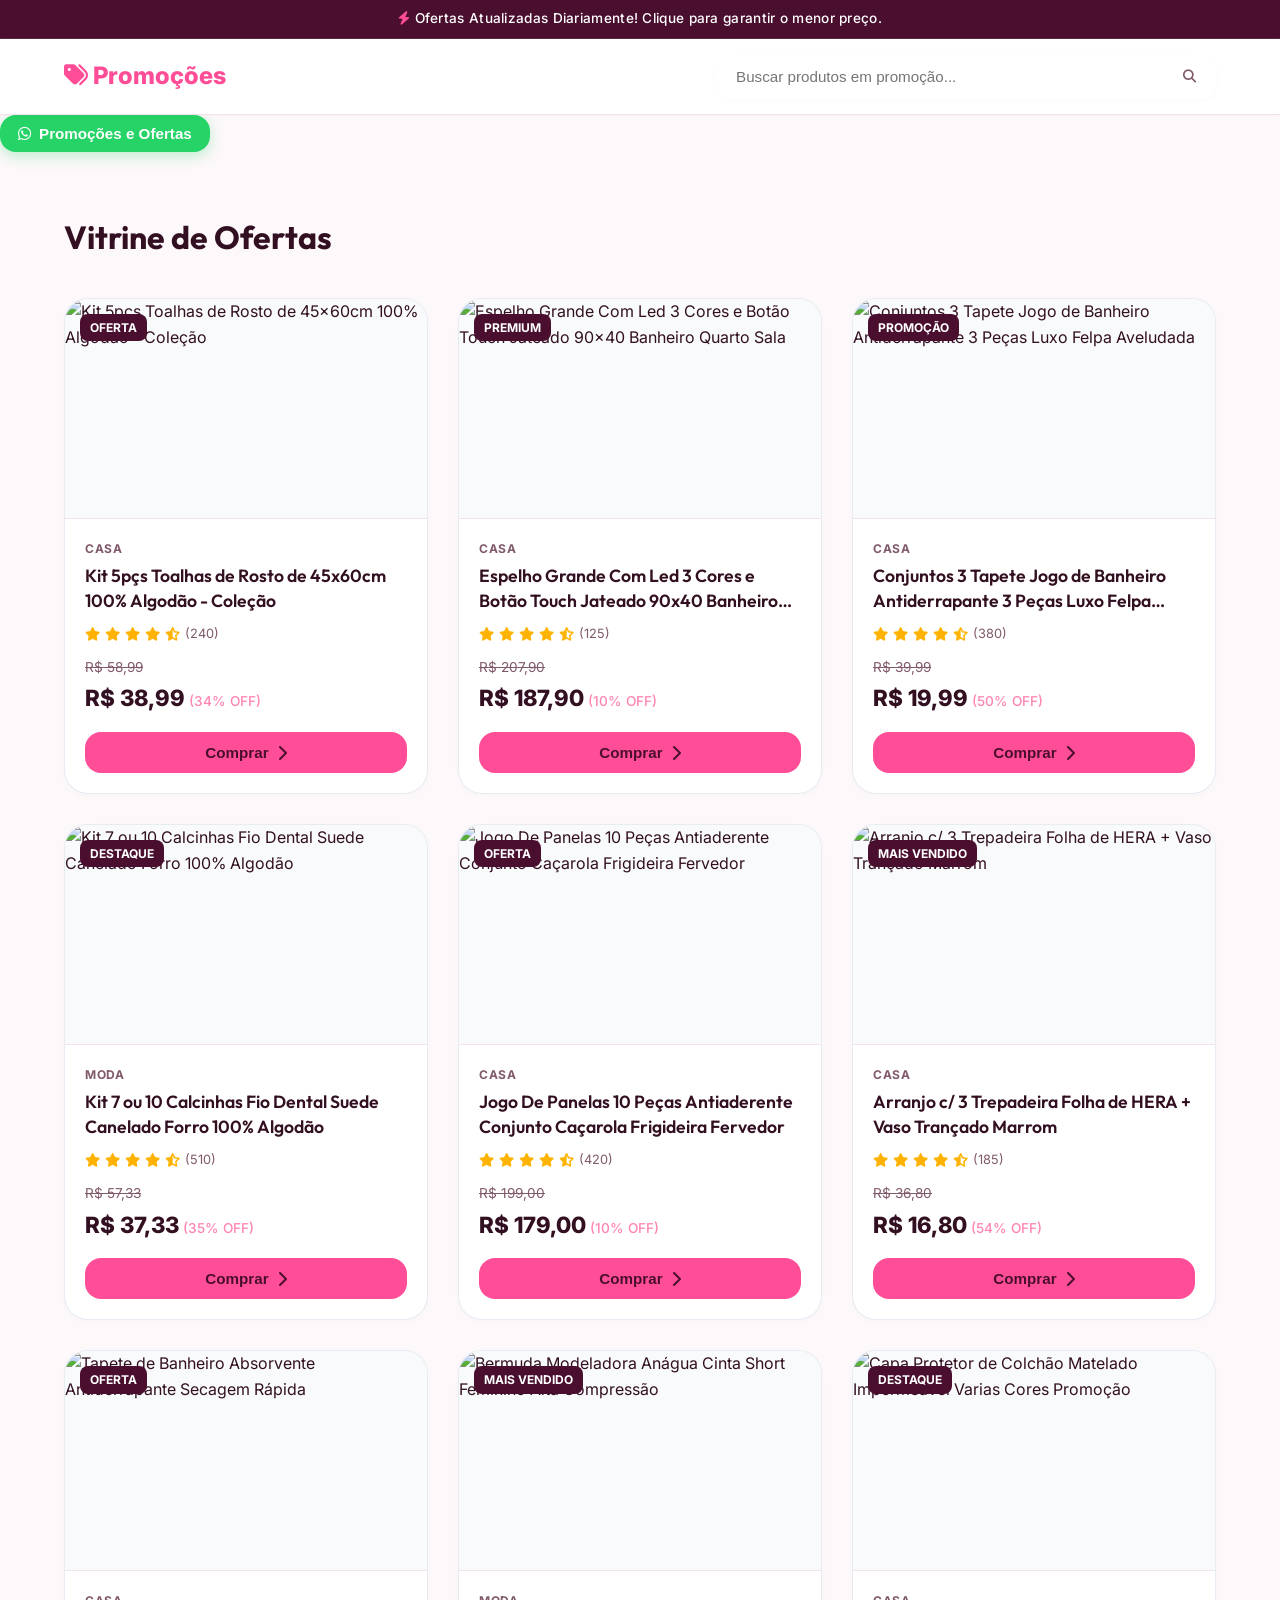
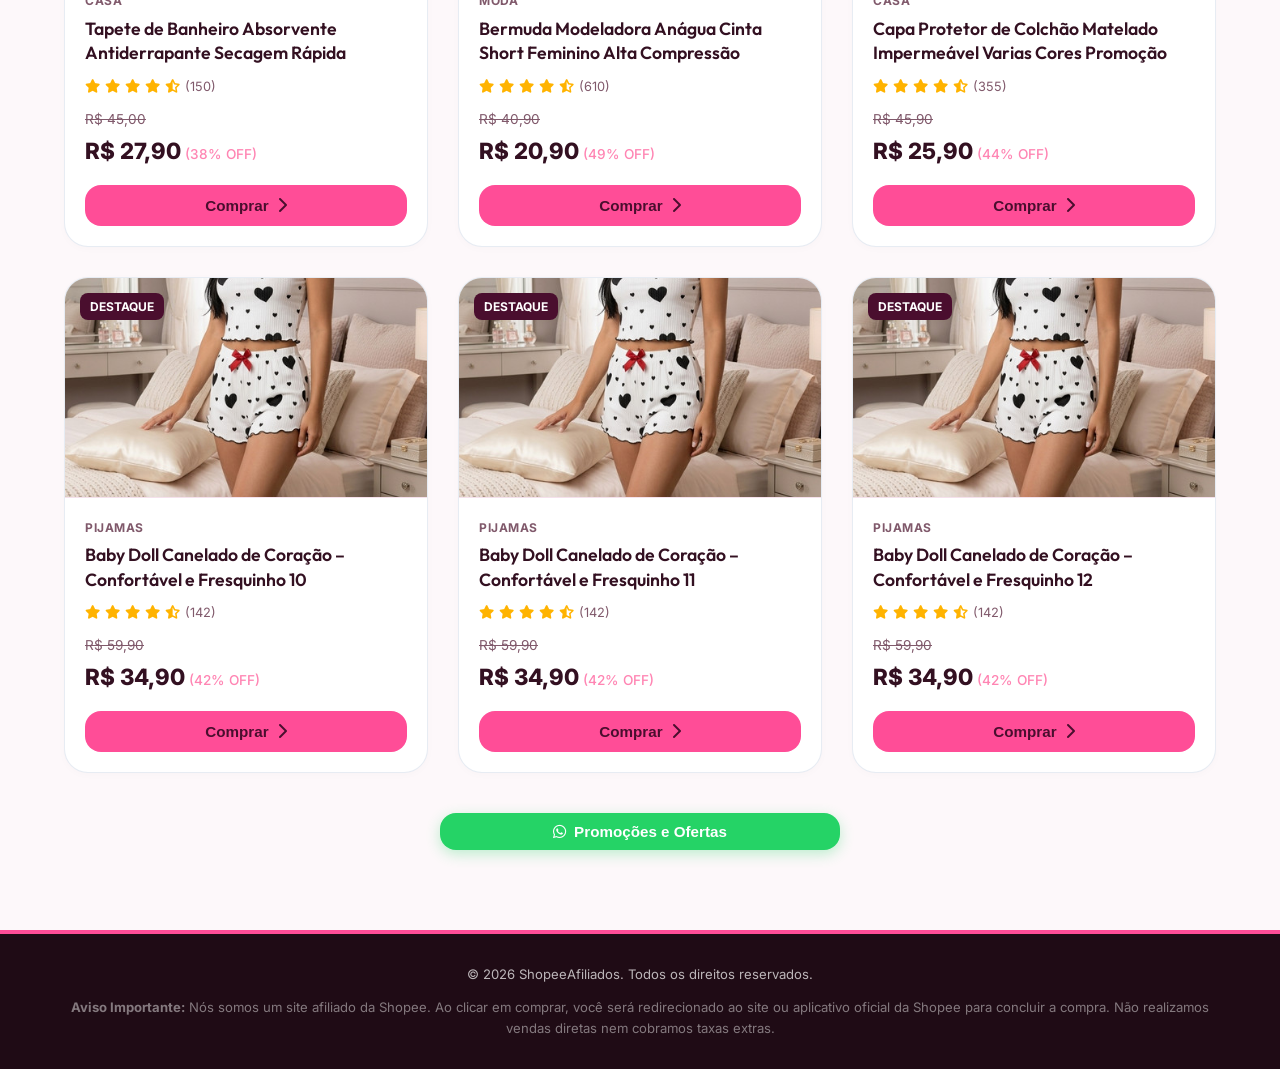
==== commit be7ef1cd: "chore: limpa cache do navegador para aplicar as ultimas correcoes da galeria" ====
--- a/index.html
+++ b/index.html
@@ -11,7 +11,7 @@
     <link href="https://fonts.googleapis.com/css2?family=Inter:wght@300;400;500;600;700&family=Outfit:wght@400;500;600;700;800&display=swap" rel="stylesheet">
     <!-- FontAwesome for Premium Icons -->
     <link rel="stylesheet" href="https://cdnjs.cloudflare.com/ajax/libs/font-awesome/6.4.0/css/all.min.css">
-    <link rel="stylesheet" href="style.css?v=1.1.2">
+    <link rel="stylesheet" href="style.css?v=1.1.3">
 </head>
 <body>
     <!-- Top Alert Bar -->
@@ -30,12 +30,15 @@
                 <input type="text" id="search-input" placeholder="Buscar produtos em promoção..." autocomplete="off">
                 <button type="button" id="search-button" aria-label="Buscar"><i class="fa-solid fa-magnifying-glass"></i></button>
             </div>
-            
-            <button id="btn-whatsapp-channel" class="btn btn-whatsapp-header">
-                <i class="fa-brands fa-whatsapp"></i> Promoções e Ofertas
-            </button>
         </div>
     </header>
+
+    <!-- Botão WhatsApp (Rola com a página) -->
+    <div class="whatsapp-top-banner">
+        <button class="btn btn-whatsapp-header btn-whatsapp-channel">
+            <i class="fa-brands fa-whatsapp"></i> Promoções e Ofertas
+        </button>
+    </div>
 
 
 
@@ -46,16 +49,6 @@
         <div class="catalog-header">
             <div class="catalog-title">
                 <h2>Vitrine de Ofertas</h2>
-                <p id="results-count">Carregando ofertas...</p>
-            </div>
-            <!-- Quick filters sorting -->
-            <div class="catalog-filters">
-                <select id="sort-select" aria-label="Ordenar produtos">
-                    <option value="default">Ordenar por: Destaques</option>
-                    <option value="price-asc">Menor Preço</option>
-                    <option value="price-desc">Maior Preço</option>
-                    <option value="discount">Maior Desconto</option>
-                </select>
             </div>
         </div>
 
@@ -73,6 +66,12 @@
             <h3>Nenhum produto encontrado</h3>
             <p>Tente buscar por outro termo ou mude a categoria selecionada.</p>
             <button class="btn btn-primary" id="clear-search">Ver todos os produtos</button>
+        </div>
+
+        <div style="display: flex; justify-content: center; padding: 40px 20px 20px 20px;">
+            <button class="btn btn-whatsapp-header btn-whatsapp-channel" style="width: 100%; max-width: 400px; justify-content: center;">
+                <i class="fa-brands fa-whatsapp"></i> Promoções e Ofertas
+            </button>
         </div>
     </main>
 
@@ -128,7 +127,7 @@
     </div>
 
     <!-- Script file -->
-    <script src="catalog.js?v=1.1.2" defer></script>
-    <script src="app.js?v=1.1.2" defer></script>
+    <script src="catalog.js?v=1.1.3" defer></script>
+    <script src="app.js?v=1.1.3" defer></script>
 </body>
 </html>
--- a/style.css
+++ b/style.css
@@ -732,6 +732,15 @@
     .footer-container {
         grid-template-columns: 1fr;
     }
+    
+    .btn-whatsapp-header {
+        width: 100%;
+        justify-content: center;
+    }
+    
+    .back-link {
+        align-self: flex-start;
+    }
 }
 
 /* ==========================================
@@ -887,6 +896,7 @@
     display: flex;
     flex-direction: column;
     gap: 15px;
+    min-width: 0; /* Previne overflow no grid */
 }
 
 .main-image-box {
@@ -913,6 +923,7 @@
     gap: 10px;
     overflow-x: auto;
     padding-bottom: 5px;
+    max-width: 100%; /* Previne estourar a tela */
 }
 
 .thumb-btn {
@@ -952,6 +963,7 @@
     display: flex;
     flex-direction: column;
     gap: 18px;
+    min-width: 0; /* Previne overflow no grid */
 }
 
 .detail-title {
@@ -1061,6 +1073,8 @@
     border-radius: var(--radius-lg);
     padding: 40px;
     box-shadow: var(--shadow-sm);
+    max-width: 100%;
+    overflow-x: hidden;
 }
 
 .detail-specs h3 {
@@ -1075,6 +1089,8 @@
     width: 100%;
     border-collapse: collapse;
     font-size: 0.95rem;
+    table-layout: fixed;
+    word-wrap: break-word;
 }
 
 .specs-table th, .specs-table td {
@@ -1149,6 +1165,7 @@
     .detail-specs {
         margin-top: 20px;
         padding: 20px;
+        overflow-x: hidden;
     }
     
     .specs-table {
@@ -1266,6 +1283,9 @@
     }
     .nav-arrow-btn.next {
         right: 8px;
+    }
+    .tiktok-title {
+        font-size: 1.6rem;
     }
 }
 
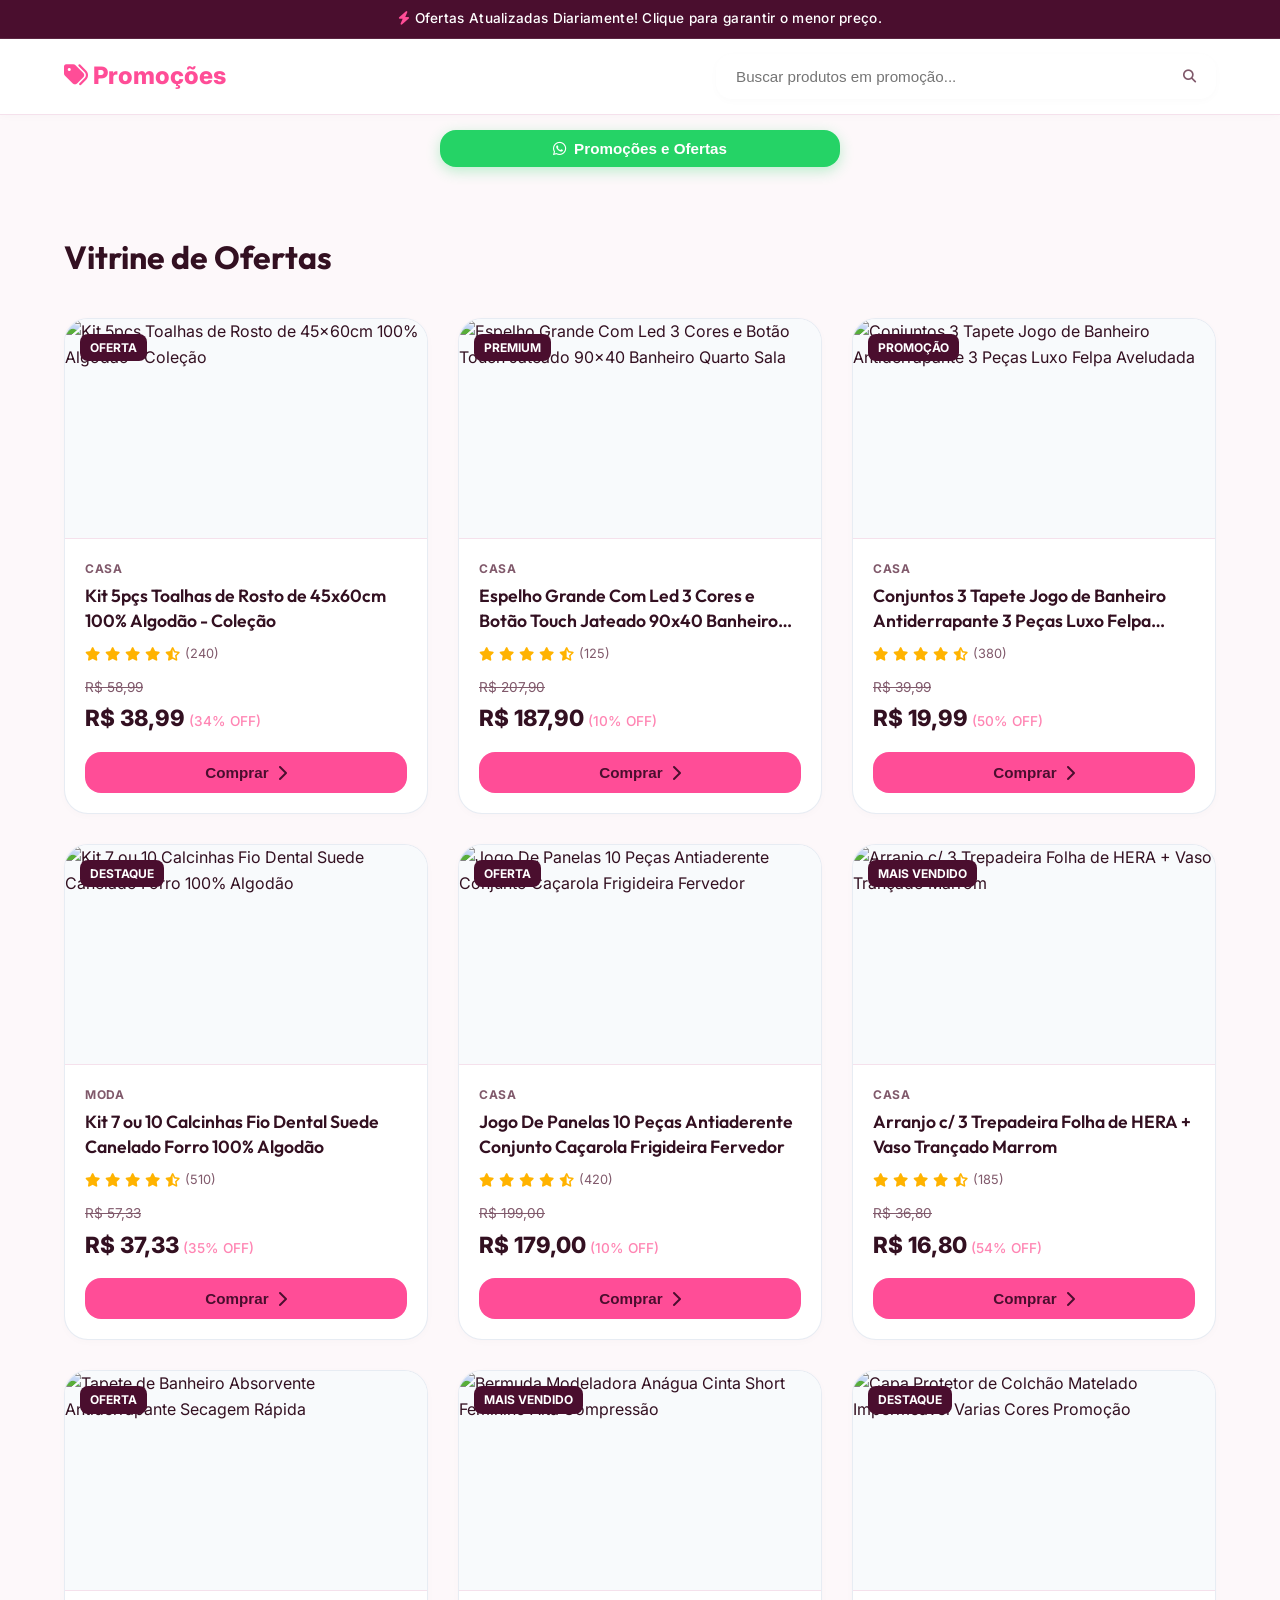
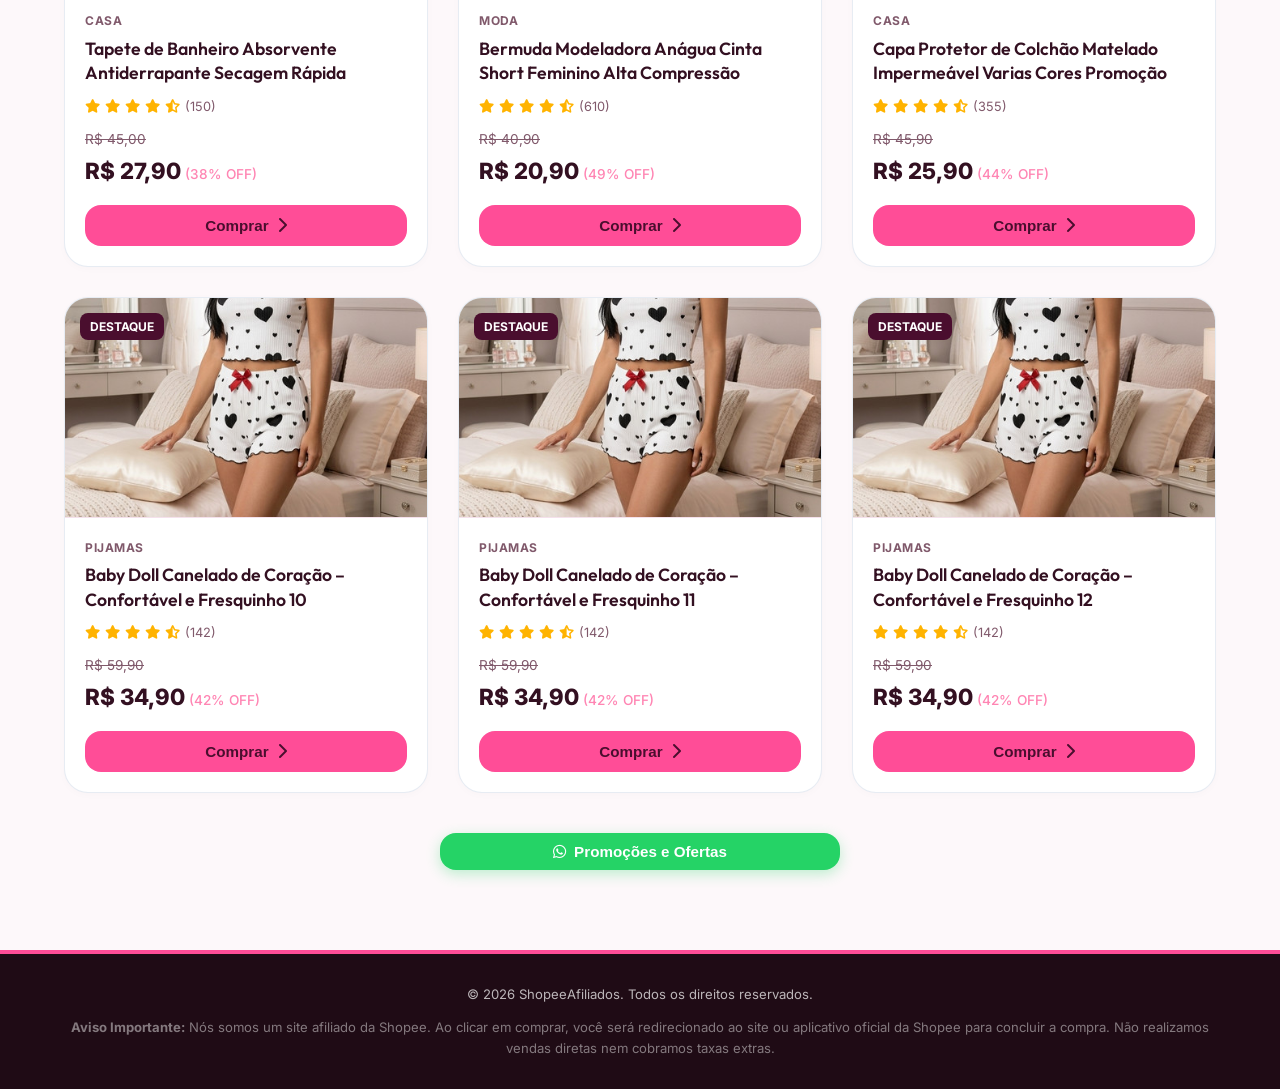
==== commit cc5bc115: "style: remove bordas rosa e as bolinhas da galeria e deixa a imagem maximizada" ====
--- a/index.html
+++ b/index.html
@@ -11,7 +11,7 @@
     <link href="https://fonts.googleapis.com/css2?family=Inter:wght@300;400;500;600;700&family=Outfit:wght@400;500;600;700;800&display=swap" rel="stylesheet">
     <!-- FontAwesome for Premium Icons -->
     <link rel="stylesheet" href="https://cdnjs.cloudflare.com/ajax/libs/font-awesome/6.4.0/css/all.min.css">
-    <link rel="stylesheet" href="style.css?v=1.1.3">
+    <link rel="stylesheet" href="style.css?v=1.1.4">
 </head>
 <body>
     <!-- Top Alert Bar -->
@@ -127,7 +127,7 @@
     </div>
 
     <!-- Script file -->
-    <script src="catalog.js?v=1.1.3" defer></script>
-    <script src="app.js?v=1.1.3" defer></script>
+    <script src="catalog.js?v=1.1.4" defer></script>
+    <script src="app.js?v=1.1.4" defer></script>
 </body>
 </html>
--- a/style.css
+++ b/style.css
@@ -130,6 +130,19 @@
     text-transform: uppercase;
     letter-spacing: 0.5px;
     width: fit-content;
+}
+
+.whatsapp-top-banner {
+    display: flex;
+    justify-content: center;
+    padding: 15px 20px 5px 20px;
+    background-color: var(--color-bg-body);
+}
+
+.whatsapp-top-banner .btn-whatsapp-header {
+    width: 100%;
+    max-width: 400px;
+    justify-content: center;
 }
 
 /* ==========================================
@@ -902,14 +915,11 @@
 .main-image-box {
     width: 100%;
     height: 380px;
-    background: linear-gradient(135deg, #FDF8FA 0%, #F5E1EC 100%);
-    border: 1px solid var(--color-border);
-    border-radius: var(--radius-md);
+    background-color: transparent;
     display: flex;
     align-items: center;
     justify-content: center;
     position: relative;
-    overflow: hidden;
 }
 
 .main-image-box > i {
@@ -1197,9 +1207,9 @@
 }
 
 .product-detail-real-img {
-    max-width: 100%;
-    max-height: 100%;
-    object-fit: contain;
+    width: 100%;
+    height: 100%;
+    object-fit: cover;
     border-radius: var(--radius-md);
 }
 
